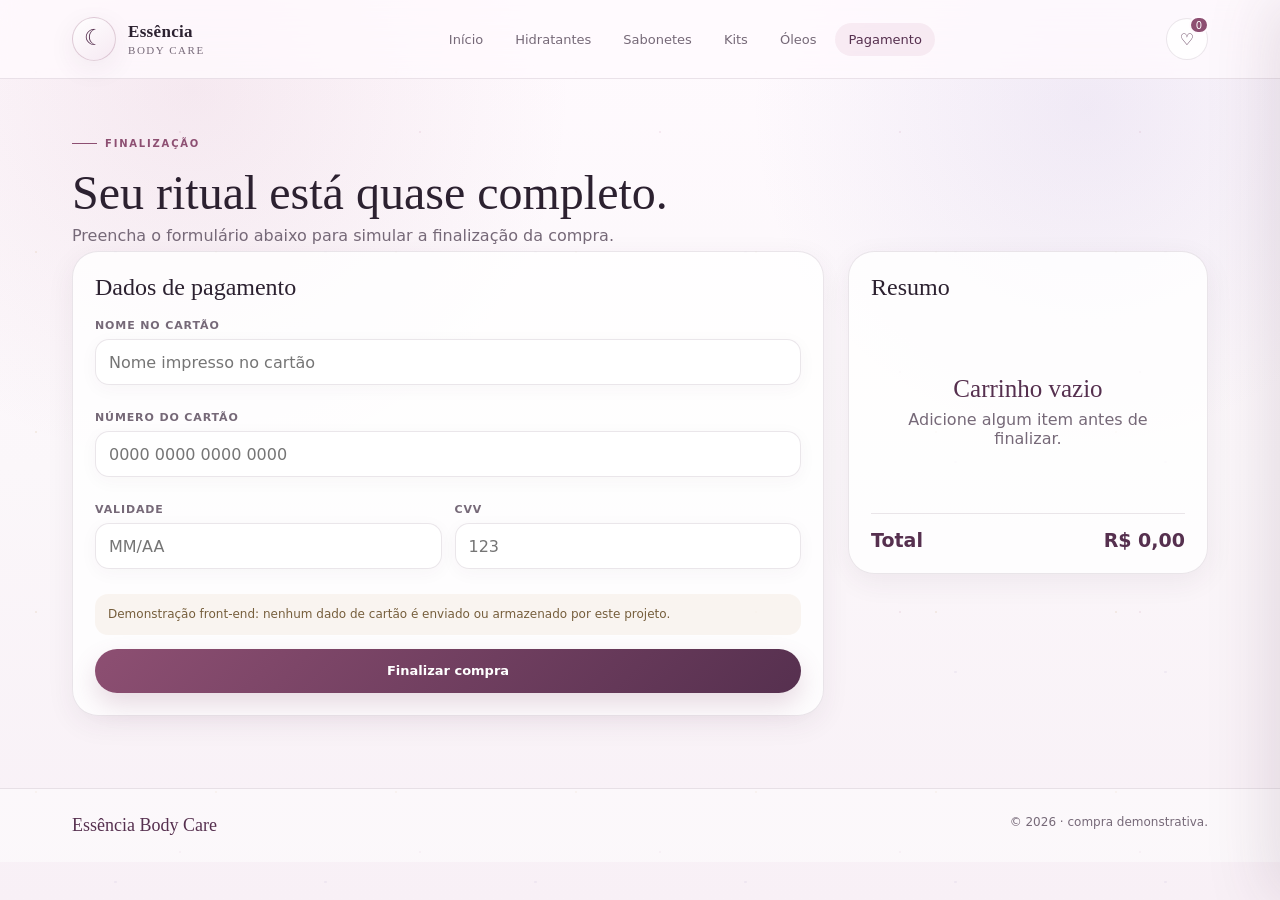
==== html/DadosPagamento.html @ bad90741 "Primeiro commit" ====
<!DOCTYPE html>
<html lang="pt-BR">
<head>
  <meta charset="UTF-8">
  <meta name="viewport" content="width=device-width, initial-scale=1.0">
  <title>Essência Body Care — Pagamento</title>
  <link rel="stylesheet" href="../css/style.css">
</head>
<body>
  <header class="topbar">
    <div class="header-inner">
      <a class="brand" href="../index.html"><span class="brand-mark" aria-hidden="true"></span><span class="brand-text"><strong>Essência</strong><span>Body Care</span></span></a>
      <nav class="nav"><a href="../index.html">Início</a><a href="Hidratantes.html">Hidratantes</a><a href="Sabonetes.html">Sabonetes</a><a href="Kits.html">Kits</a><a href="Oleos.html">Óleos</a><a class="active" href="DadosPagamento.html">Pagamento</a></nav>
      <div class="header-actions"><button class="icon-btn" type="button" data-open-cart aria-label="Abrir carrinho">♡<span class="cart-count" data-cart-count>0</span></button></div>
    </div>
  </header>

  <main>
    <div class="page-heading"><span class="eyebrow">Finalização</span><h1>Seu ritual está quase completo.</h1><p>Preencha o formulário abaixo para simular a finalização da compra.</p></div>
    <section class="checkout">
      <div class="panel">
        <h3>Dados de pagamento</h3>
        <form data-checkout-form>
          <!-- Os campos abaixo são apenas demonstrativos. Não enviam dados para nenhum servidor. -->
          <div class="form-grid">
            <div class="field full"><label for="name">Nome no cartão</label><input id="name" type="text" autocomplete="cc-name" placeholder="Nome impresso no cartão" required></div>
            <div class="field full"><label for="number">Número do cartão</label><input id="number" inputmode="numeric" autocomplete="cc-number" placeholder="0000 0000 0000 0000" maxlength="19" required></div>
            <div class="field"><label for="expiry">Validade</label><input id="expiry" inputmode="numeric" autocomplete="cc-exp" placeholder="MM/AA" maxlength="5" required></div>
            <div class="field"><label for="cvv">CVV</label><input id="cvv" inputmode="numeric" autocomplete="cc-csc" placeholder="123" maxlength="4" required></div>
          </div>
          <div class="notice">Demonstração front-end: nenhum dado de cartão é enviado ou armazenado por este projeto.</div>
          <button class="btn full" style="margin-top:14px" type="submit">Finalizar compra</button>
        </form>
      </div>

      <aside class="panel">
        <h3>Resumo</h3>
        <div data-order-list></div>
        <div class="order-total"><span>Total</span><span data-checkout-total>R$ 0,00</span></div>
      </aside>
    </section>
  </main>

  <div class="overlay" data-overlay></div>
  <aside class="cart-drawer" data-cart-drawer aria-label="Carrinho">
    <div class="cart-head"><h2>Seu carrinho</h2><button class="icon-btn" data-close-cart type="button" aria-label="Fechar carrinho">×</button></div>
    <div class="cart-list" data-cart-list></div>
    <div class="cart-foot"><div class="order-total"><span>Total</span><span data-cart-total>R$ 0,00</span></div></div>
  </aside>
  <div class="toast" data-toast role="status" aria-live="polite"></div>
  <footer><div class="footer-inner"><span class="footer-brand">Essência Body Care</span><span>© 2026 · compra demonstrativa.</span></div></footer>
  <script src="../js/common.js"></script>
</body>
</html>
---- css/style.css ----
/* =========================================================
   ESSÊNCIA BODY CARE — DESIGN SYSTEM
   Estética: feminina + minimalista + mística
   Sem frameworks externos: ideal para GitHub Pages.
   ========================================================= */

:root {
  --bg: #fbf7fa;
  --surface: rgba(255, 255, 255, 0.82);
  --surface-solid: #ffffff;
  --ink: #2c2130;
  --muted: #766978;
  --line: rgba(95, 63, 93, 0.13);
  --rose: #b56f91;
  --rose-deep: #8d4f72;
  --lavender: #9c8ac8;
  --plum: #56304f;
  --gold: #cda772;
  --cream: #fff9f0;
  --shadow: 0 18px 50px rgba(74, 41, 66, 0.09);
  --shadow-soft: 0 8px 28px rgba(74, 41, 66, 0.07);
  --radius-lg: 28px;
  --radius-md: 20px;
  --radius-sm: 14px;
  --max: 1180px;
}

* {
  box-sizing: border-box;
}
html {
  scroll-behavior: smooth;
}
body {
  margin: 0;
  font-family:
    Inter,
    ui-sans-serif,
    system-ui,
    -apple-system,
    BlinkMacSystemFont,
    "Segoe UI",
    sans-serif;
  color: var(--ink);
  background:
    radial-gradient(
      circle at 15% 10%,
      rgba(181, 111, 145, 0.12),
      transparent 28%
    ),
    radial-gradient(
      circle at 85% 12%,
      rgba(156, 138, 200, 0.14),
      transparent 25%
    ),
    linear-gradient(180deg, #fffafe 0%, var(--bg) 52%, #f8f0f6 100%);
  min-height: 100vh;
}

body::before {
  content: "";
  position: fixed;
  inset: 0;
  pointer-events: none;
  opacity: 0.32;
  background-image:
    radial-gradient(
      circle at 20% 40%,
      rgba(205, 167, 114, 0.45) 0 1px,
      transparent 1.5px
    ),
    radial-gradient(
      circle at 75% 55%,
      rgba(181, 111, 145, 0.33) 0 1px,
      transparent 1.5px
    ),
    radial-gradient(
      circle at 55% 20%,
      rgba(156, 138, 200, 0.32) 0 1px,
      transparent 1.5px
    );
  background-size:
    180px 180px,
    240px 240px,
    210px 210px;
  z-index: -1;
}

a {
  color: inherit;
  text-decoration: none;
}
button,
input,
select {
  font: inherit;
}

/* ---------- Topbar / Header ---------- */
.topbar {
  position: sticky;
  top: 0;
  z-index: 30;
  backdrop-filter: blur(18px);
  background: rgba(255, 250, 254, 0.78);
  border-bottom: 1px solid var(--line);
}

.header-inner {
  max-width: var(--max);
  margin: auto;
  min-height: 78px;
  padding: 14px 22px;
  display: grid;
  grid-template-columns: auto 1fr auto;
  align-items: center;
  gap: 24px;
}

.brand {
  display: inline-flex;
  align-items: center;
  gap: 12px;
  font-family: Georgia, "Times New Roman", serif;
  letter-spacing: 0.02em;
}

.brand-mark {
  width: 44px;
  height: 44px;
  border: 1px solid rgba(141, 79, 114, 0.25);
  border-radius: 50%;
  position: relative;
  display: grid;
  place-items: center;
  background: linear-gradient(145deg, #fff, #f6e9f2);
  box-shadow: var(--shadow-soft);
}

.brand-mark::before {
  content: "☾";
  font-size: 22px;
  color: var(--plum);
  transform: translateY(-1px);
}

.brand-text strong {
  display: block;
  font-size: 17px;
}
.brand-text span {
  display: block;
  color: var(--muted);
  font-size: 11px;
  letter-spacing: 0.14em;
  text-transform: uppercase;
  margin-top: 2px;
}

.nav {
  display: flex;
  justify-content: center;
  gap: 6px;
  flex-wrap: wrap;
}

.nav a {
  padding: 9px 13px;
  border-radius: 999px;
  color: var(--muted);
  font-size: 13px;
  transition: 0.2s ease;
}
.nav a:hover,
.nav a.active {
  color: var(--plum);
  background: rgba(181, 111, 145, 0.1);
}

.header-actions {
  display: flex;
  gap: 9px;
  align-items: center;
}
.icon-btn {
  width: 42px;
  height: 42px;
  border: 1px solid var(--line);
  background: rgba(255, 255, 255, 0.75);
  border-radius: 50%;
  display: inline-grid;
  place-items: center;
  cursor: pointer;
  color: var(--plum);
  transition: 0.2s ease;
}
.icon-btn:hover {
  transform: translateY(-2px);
  box-shadow: var(--shadow-soft);
}

.cart-count {
  position: absolute;
  margin: -28px 0 0 24px;
  min-width: 18px;
  height: 18px;
  padding: 0 5px;
  border-radius: 999px;
  background: var(--rose-deep);
  color: white;
  font-size: 10px;
  display: grid;
  place-items: center;
  border: 2px solid #fffafe;
}

/* ---------- Main shell ---------- */
main {
  max-width: var(--max);
  margin: auto;
  padding: 34px 22px 72px;
}
.section-heading {
  display: flex;
  justify-content: space-between;
  align-items: end;
  gap: 18px;
  margin: 10px 0 24px;
}
.section-heading h2,
.page-heading h1 {
  margin: 0;
  font-family: Georgia, "Times New Roman", serif;
  font-weight: 500;
}
.section-heading h2 {
  font-size: clamp(25px, 4vw, 34px);
}
.section-heading p,
.page-heading p {
  color: var(--muted);
  margin: 6px 0 0;
}

/* ---------- Hero ---------- */
.hero {
  position: relative;
  overflow: hidden;
  min-height: 430px;
  border-radius: 34px;
  background:
    radial-gradient(
      circle at 85% 25%,
      rgba(205, 167, 114, 0.36),
      transparent 18%
    ),
    radial-gradient(
      circle at 72% 75%,
      rgba(156, 138, 200, 0.38),
      transparent 24%
    ),
    linear-gradient(135deg, #f7e9f2 0%, #eee6f6 55%, #fff6ee 100%);
  border: 1px solid rgba(95, 63, 93, 0.11);
  box-shadow: var(--shadow);
  display: grid;
  grid-template-columns: 1.25fr 0.75fr;
  align-items: center;
  padding: 54px;
}

.hero::before {
  content: "";
  position: absolute;
  width: 320px;
  height: 320px;
  right: -45px;
  top: -85px;
  border-radius: 50%;
  border: 1px solid rgba(86, 48, 79, 0.12);
  box-shadow:
    0 0 0 22px rgba(255, 255, 255, 0.16),
    0 0 0 44px rgba(255, 255, 255, 0.1);
}

.hero::after {
  content: "✦  ✧  ✦";
  position: absolute;
  right: 52px;
  top: 44px;
  color: var(--gold);
  letter-spacing: 18px;
  font-size: 16px;
}

.hero-copy {
  position: relative;
  z-index: 2;
  max-width: 580px;
}
.eyebrow {
  display: inline-flex;
  align-items: center;
  gap: 8px;
  text-transform: uppercase;
  letter-spacing: 0.18em;
  font-size: 10px;
  font-weight: 700;
  color: var(--rose-deep);
  margin-bottom: 16px;
}
.eyebrow::before {
  content: "";
  width: 25px;
  height: 1px;
  background: currentColor;
}
.hero h1 {
  margin: 0;
  font-family: Georgia, "Times New Roman", serif;
  font-size: clamp(38px, 6vw, 64px);
  line-height: 0.98;
  font-weight: 500;
}
.hero h1 em {
  color: var(--rose-deep);
  font-style: normal;
}
.hero p {
  max-width: 520px;
  font-size: 16px;
  line-height: 1.75;
  color: #635466;
  margin: 20px 0 28px;
}
.hero-actions {
  display: flex;
  gap: 10px;
  flex-wrap: wrap;
}

.hero-art {
  position: relative;
  min-height: 310px;
}
.orb {
  width: 250px;
  height: 250px;
  border-radius: 50%;
  position: absolute;
  top: 35px;
  right: 40px;
  background: radial-gradient(
    circle at 33% 30%,
    rgba(255, 255, 255, 0.95),
    rgba(255, 255, 255, 0.5) 38%,
    rgba(181, 111, 145, 0.24) 76%,
    rgba(86, 48, 79, 0.14) 100%
  );
  border: 1px solid rgba(86, 48, 79, 0.1);
  box-shadow:
    inset -25px -30px 50px rgba(141, 79, 114, 0.1),
    0 20px 70px rgba(86, 48, 79, 0.1);
}
.orb::before {
  content: "☾";
  position: absolute;
  right: 35px;
  top: 26px;
  font-size: 72px;
  color: rgba(86, 48, 79, 0.2);
}
.orb::after {
  content: "✦";
  position: absolute;
  left: 48px;
  bottom: 34px;
  font-size: 26px;
  color: rgba(205, 167, 114, 0.85);
}

/* ---------- Pills / Buttons ---------- */
.btn {
  border: 0;
  cursor: pointer;
  display: inline-flex;
  justify-content: center;
  align-items: center;
  gap: 9px;
  min-height: 44px;
  padding: 0 18px;
  border-radius: 999px;
  background: linear-gradient(135deg, var(--rose-deep), var(--plum));
  color: #fff;
  font-weight: 700;
  font-size: 13px;
  box-shadow: 0 12px 26px rgba(141, 79, 114, 0.2);
  transition:
    transform 0.2s ease,
    box-shadow 0.2s ease,
    opacity 0.2s ease;
}
.btn:hover {
  transform: translateY(-2px);
  box-shadow: 0 16px 30px rgba(141, 79, 114, 0.26);
}
.btn.secondary {
  color: var(--plum);
  background: rgba(255, 255, 255, 0.7);
  border: 1px solid var(--line);
  box-shadow: none;
}
.btn.full {
  width: 100%;
}

/* ---------- Categories ---------- */
.category-grid {
  display: grid;
  grid-template-columns: repeat(4, 1fr);
  gap: 14px;
  margin: 0 0 46px;
}
.category-card {
  min-height: 145px;
  padding: 20px;
  border-radius: var(--radius-md);
  border: 1px solid var(--line);
  background: rgba(255, 255, 255, 0.68);
  box-shadow: var(--shadow-soft);
  display: flex;
  flex-direction: column;
  justify-content: space-between;
  transition: 0.25s ease;
}
.category-card:hover {
  transform: translateY(-4px);
  box-shadow: var(--shadow);
}
.category-icon {
  font-size: 27px;
  color: var(--rose-deep);
}
.category-card strong {
  font-family: Georgia, "Times New Roman", serif;
  font-size: 19px;
  font-weight: 500;
}
.category-card span {
  color: var(--muted);
  font-size: 12px;
}

/* ---------- Product catalog ---------- */
.toolbar {
  display: grid;
  grid-template-columns: 1fr auto auto;
  gap: 10px;
  margin: 18px 0 24px;
}
.search {
  position: relative;
}
.search input,
.field input,
.field select {
  width: 100%;
  border: 1px solid var(--line);
  outline: 0;
  background: rgba(255, 255, 255, 0.82);
  color: var(--ink);
  border-radius: 999px;
  min-height: 46px;
  padding: 0 16px;
  box-shadow: 0 4px 18px rgba(74, 41, 66, 0.04);
}
.search input {
  padding-left: 44px;
}
.search::before {
  content: "⌕";
  position: absolute;
  left: 17px;
  top: 50%;
  transform: translateY(-53%);
  color: var(--rose-deep);
  font-size: 22px;
  z-index: 1;
}

.filter-pills {
  display: flex;
  gap: 7px;
  flex-wrap: wrap;
  margin-bottom: 22px;
}
.filter-pill {
  border: 1px solid var(--line);
  background: rgba(255, 255, 255, 0.7);
  color: var(--muted);
  padding: 9px 13px;
  border-radius: 999px;
  cursor: pointer;
  font-size: 12px;
}
.filter-pill.active {
  background: rgba(181, 111, 145, 0.13);
  color: var(--plum);
  border-color: rgba(141, 79, 114, 0.25);
}

.grid {
  display: grid;
  grid-template-columns: repeat(3, 1fr);
  gap: 18px;
}
.card {
  position: relative;
  overflow: hidden;
  background: rgba(255, 255, 255, 0.84);
  border: 1px solid var(--line);
  border-radius: var(--radius-lg);
  box-shadow: var(--shadow-soft);
  padding: 12px;
  display: flex;
  flex-direction: column;
  transition: 0.25s ease;
}
.card:hover {
  transform: translateY(-5px);
  box-shadow: var(--shadow);
}
.card-media {
  position: relative;
  height: 270px;
  border-radius: 21px;
  overflow: hidden;
  background: linear-gradient(145deg, #fbf4f8, #f4eef7);
  border: 1px solid rgba(95, 63, 93, 0.08);
  display: flex;
  align-items: center;
  justify-content: center;
}
.card-media img {
  width: 100%;
  height: 100%;
  object-fit: contain; /* Não corta a imagem: mostra o produto inteiro. */
  padding: 18px;
  transition: transform 0.35s ease;
}
.card:hover .card-media img {
  transform: scale(1.03);
}
.card-badge {
  position: absolute;
  left: 12px;
  top: 12px;
  z-index: 2;
  padding: 7px 10px;
  border-radius: 999px;
  color: var(--plum);
  background: rgba(255, 255, 255, 0.88);
  backdrop-filter: blur(8px);
  font-size: 10px;
  font-weight: 800;
  letter-spacing: 0.08em;
  text-transform: uppercase;
}
.card-body {
  padding: 17px 7px 7px;
}
.card-category {
  color: var(--rose-deep);
  font-size: 11px;
  text-transform: uppercase;
  letter-spacing: 0.12em;
  font-weight: 800;
}
.card h3 {
  margin: 7px 0 7px;
  font:
    500 22px Georgia,
    "Times New Roman",
    serif;
}
.card p {
  margin: 0 0 14px;
  color: var(--muted);
  font-size: 13px;
  min-height: 38px;
  line-height: 1.55;
}
.card-bottom {
  display: flex;
  align-items: center;
  justify-content: space-between;
  gap: 10px;
}
.price {
  font-weight: 800;
  color: var(--plum);
  font-size: 16px;
}
.card-actions {
  display: flex;
  gap: 7px;
}
.mini-btn {
  min-height: 38px;
  padding: 0 13px;
  font-size: 11px;
}

/* ---------- Generic page heading ---------- */
.page-heading {
  padding: 16px 0 6px;
}
.page-heading h1 {
  font-size: clamp(34px, 5vw, 48px);
}

/* ---------- Product details ---------- */
.product-detail {
  display: grid;
  grid-template-columns: 1.05fr 0.95fr;
  gap: 30px;
  align-items: start;
}
.product-gallery {
  border: 1px solid var(--line);
  border-radius: 30px;
  background: rgba(255, 255, 255, 0.76);
  box-shadow: var(--shadow);
  min-height: 580px;
  display: grid;
  place-items: center;
  padding: 25px;
}
.product-gallery img {
  width: 100%;
  height: 520px;
  object-fit: contain;
}
.product-info {
  padding: 14px 6px;
}
.product-info .category {
  color: var(--rose-deep);
  font-size: 11px;
  letter-spacing: 0.13em;
  text-transform: uppercase;
  font-weight: 800;
}
.product-info h1 {
  margin: 8px 0 10px;
  font:
    500 clamp(36px, 5vw, 54px) Georgia,
    "Times New Roman",
    serif;
}
.product-info .description {
  color: var(--muted);
  line-height: 1.75;
  max-width: 570px;
}
.detail-price {
  margin: 20px 0;
  font-size: 28px;
  font-weight: 800;
  color: var(--plum);
}
.detail-card {
  border-top: 1px solid var(--line);
  border-bottom: 1px solid var(--line);
  padding: 18px 0;
  margin: 20px 0;
}
.detail-card div {
  display: flex;
  justify-content: space-between;
  padding: 7px 0;
  color: var(--muted);
  font-size: 13px;
}
.detail-card strong {
  color: var(--ink);
}

/* ---------- Checkout ---------- */
.checkout {
  display: grid;
  grid-template-columns: 1fr 360px;
  gap: 24px;
  align-items: start;
}
.panel {
  background: rgba(255, 255, 255, 0.8);
  border: 1px solid var(--line);
  border-radius: 26px;
  box-shadow: var(--shadow-soft);
  padding: 22px;
}
.panel h3 {
  margin: 0 0 18px;
  font:
    500 24px Georgia,
    "Times New Roman",
    serif;
}
.form-grid {
  display: grid;
  grid-template-columns: repeat(2, 1fr);
  gap: 13px;
}
.field {
  margin-bottom: 13px;
}
.field.full {
  grid-column: 1 / -1;
}
.field label {
  display: block;
  font-size: 11px;
  font-weight: 800;
  letter-spacing: 0.08em;
  text-transform: uppercase;
  margin: 0 0 7px;
  color: var(--muted);
}
.field input,
.field select {
  border-radius: 14px;
  padding: 0 13px;
}
.order-row {
  display: flex;
  justify-content: space-between;
  gap: 12px;
  color: var(--muted);
  font-size: 13px;
  padding: 7px 0;
}
.order-total {
  border-top: 1px solid var(--line);
  margin-top: 9px;
  padding-top: 15px;
  display: flex;
  justify-content: space-between;
  font-weight: 800;
  color: var(--plum);
  font-size: 19px;
}
.notice {
  margin-top: 12px;
  padding: 11px 13px;
  border-radius: 13px;
  background: rgba(205, 167, 114, 0.1);
  color: #765e3c;
  font-size: 12px;
  line-height: 1.55;
}

/* ---------- Cart drawer ---------- */
.overlay {
  position: fixed;
  inset: 0;
  background: rgba(49, 28, 45, 0.34);
  opacity: 0;
  pointer-events: none;
  transition: 0.25s ease;
  z-index: 49;
}
.overlay.open {
  opacity: 1;
  pointer-events: auto;
}
.cart-drawer {
  position: fixed;
  right: 0;
  top: 0;
  height: 100%;
  width: min(410px, 94vw);
  z-index: 50;
  background: #fffafd;
  border-left: 1px solid var(--line);
  box-shadow: -20px 0 60px rgba(74, 41, 66, 0.13);
  transform: translateX(102%);
  transition: transform 0.28s ease;
  display: flex;
  flex-direction: column;
}
.cart-drawer.open {
  transform: translateX(0);
}
.cart-head {
  padding: 20px;
  display: flex;
  justify-content: space-between;
  align-items: center;
  border-bottom: 1px solid var(--line);
}
.cart-head h2 {
  margin: 0;
  font:
    500 25px Georgia,
    "Times New Roman",
    serif;
}
.cart-list {
  flex: 1;
  overflow: auto;
  padding: 14px 18px;
}
.cart-item {
  display: grid;
  grid-template-columns: 64px 1fr auto;
  gap: 12px;
  align-items: center;
  padding: 11px 0;
  border-bottom: 1px solid var(--line);
}
.cart-item img {
  width: 64px;
  height: 64px;
  border-radius: 12px;
  object-fit: contain;
  background: #f8f0f5;
  padding: 5px;
}
.cart-item strong {
  display: block;
  font-size: 13px;
  margin-bottom: 4px;
}
.cart-item span {
  color: var(--muted);
  font-size: 11px;
}
.qty {
  display: inline-flex;
  align-items: center;
  border: 1px solid var(--line);
  border-radius: 999px;
  margin-top: 7px;
  overflow: hidden;
}
.qty button {
  width: 28px;
  height: 28px;
  border: 0;
  background: transparent;
  cursor: pointer;
  color: var(--plum);
}
.qty b {
  font-size: 11px;
  min-width: 24px;
  text-align: center;
}
.cart-foot {
  padding: 16px 18px 20px;
  border-top: 1px solid var(--line);
}
.empty {
  padding: 56px 15px;
  text-align: center;
  color: var(--muted);
}
.empty strong {
  display: block;
  font:
    500 25px Georgia,
    "Times New Roman",
    serif;
  color: var(--plum);
  margin-bottom: 7px;
}

/* ---------- Toast ---------- */
.toast {
  position: fixed;
  left: 50%;
  bottom: 22px;
  transform: translate(-50%, 20px);
  z-index: 70;
  background: var(--plum);
  color: #fff;
  padding: 12px 16px;
  border-radius: 999px;
  box-shadow: var(--shadow);
  font-size: 12px;
  opacity: 0;
  pointer-events: none;
  transition: 0.25s ease;
}
.toast.show {
  opacity: 1;
  transform: translate(-50%, 0);
}

/* ---------- Footer ---------- */
footer {
  border-top: 1px solid var(--line);
  background: rgba(255, 255, 255, 0.48);
}
.footer-inner {
  max-width: var(--max);
  margin: auto;
  padding: 26px 22px;
  display: flex;
  justify-content: space-between;
  gap: 15px;
  color: var(--muted);
  font-size: 12px;
}
.footer-brand {
  font-family: Georgia, "Times New Roman", serif;
  color: var(--plum);
  font-size: 18px;
}

/* ---------- Responsive ---------- */
@media (max-width: 960px) {
  .header-inner {
    grid-template-columns: 1fr auto;
  }
  .nav {
    grid-column: 1 / -1;
    order: 3;
    justify-content: flex-start;
    overflow-x: auto;
    flex-wrap: nowrap;
    padding-bottom: 2px;
  }
  .hero {
    grid-template-columns: 1fr;
    padding: 40px;
  }
  .hero-art {
    display: none;
  }
  .category-grid {
    grid-template-columns: repeat(2, 1fr);
  }
  .grid {
    grid-template-columns: repeat(2, 1fr);
  }
  .product-detail,
  .checkout {
    grid-template-columns: 1fr;
  }
}

@media (max-width: 640px) {
  .header-inner {
    padding: 11px 15px;
    gap: 11px;
  }
  .brand-text span {
    display: none;
  }
  main {
    padding: 24px 15px 55px;
  }
  .hero {
    min-height: 420px;
    padding: 30px 24px;
    border-radius: 26px;
  }
  .hero h1 {
    font-size: 42px;
  }
  .section-heading {
    align-items: start;
    flex-direction: column;
  }
  .toolbar {
    grid-template-columns: 1fr;
  }
  .grid {
    grid-template-columns: 1fr;
  }
  .category-grid {
    grid-template-columns: 1fr 1fr;
  }
  .card-media {
    height: 300px;
  }
  .product-gallery {
    min-height: 390px;
  }
  .product-gallery img {
    height: 350px;
  }
  .form-grid {
    grid-template-columns: 1fr;
  }
  .field.full {
    grid-column: auto;
  }
  .footer-inner {
    flex-direction: column;
  }
}
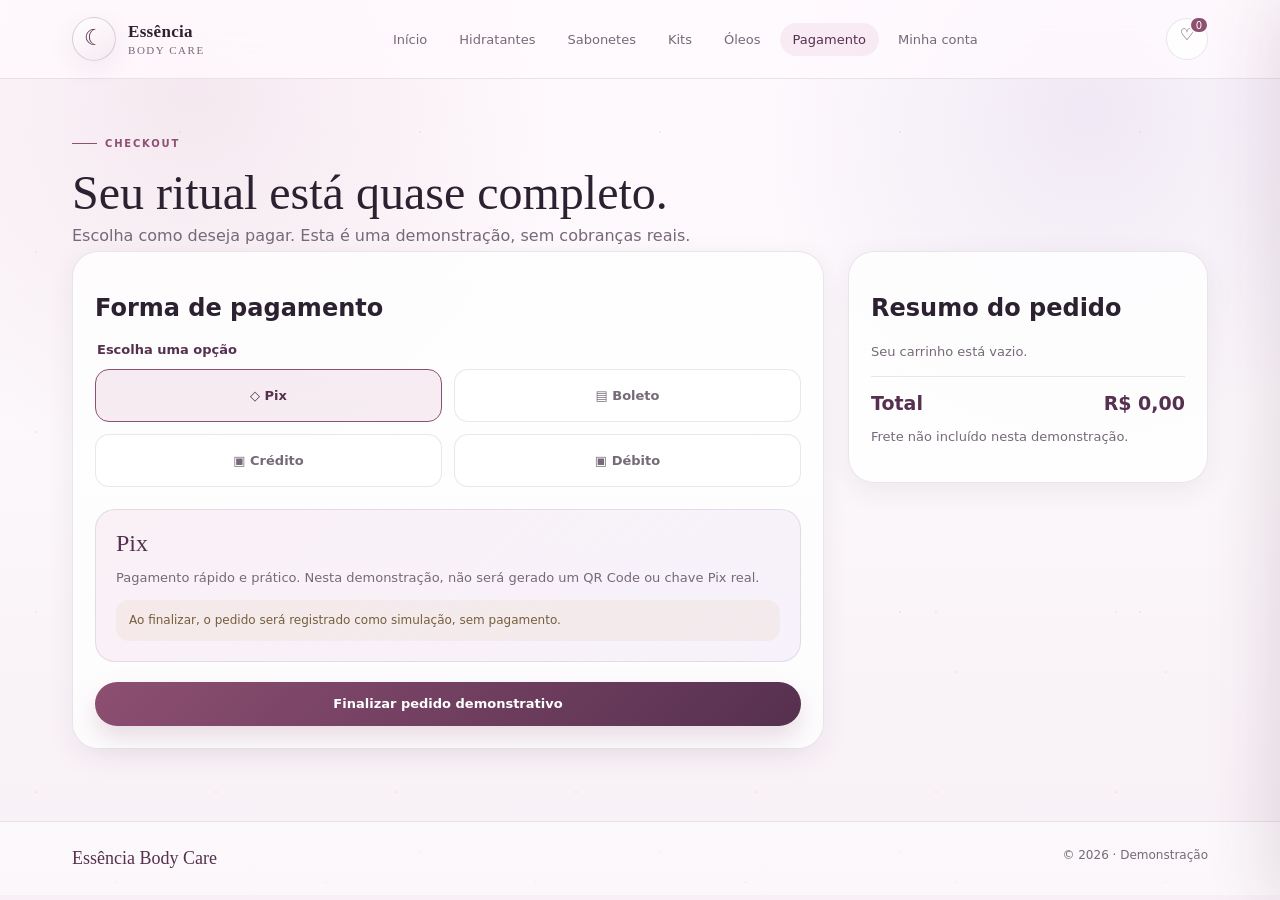
==== commit 7637af2d: "Adição de novas funcionalidades e alteração no estilo." ====
--- a/html/DadosPagamento.html
+++ b/html/DadosPagamento.html
@@ -1,54 +1,176 @@
-<!DOCTYPE html>
+<!doctype html>
 <html lang="pt-BR">
-<head>
-  <meta charset="UTF-8">
-  <meta name="viewport" content="width=device-width, initial-scale=1.0">
-  <title>Essência Body Care — Pagamento</title>
-  <link rel="stylesheet" href="../css/style.css">
-</head>
-<body>
-  <header class="topbar">
-    <div class="header-inner">
-      <a class="brand" href="../index.html"><span class="brand-mark" aria-hidden="true"></span><span class="brand-text"><strong>Essência</strong><span>Body Care</span></span></a>
-      <nav class="nav"><a href="../index.html">Início</a><a href="Hidratantes.html">Hidratantes</a><a href="Sabonetes.html">Sabonetes</a><a href="Kits.html">Kits</a><a href="Oleos.html">Óleos</a><a class="active" href="DadosPagamento.html">Pagamento</a></nav>
-      <div class="header-actions"><button class="icon-btn" type="button" data-open-cart aria-label="Abrir carrinho">♡<span class="cart-count" data-cart-count>0</span></button></div>
-    </div>
-  </header>
-
-  <main>
-    <div class="page-heading"><span class="eyebrow">Finalização</span><h1>Seu ritual está quase completo.</h1><p>Preencha o formulário abaixo para simular a finalização da compra.</p></div>
-    <section class="checkout">
-      <div class="panel">
-        <h3>Dados de pagamento</h3>
-        <form data-checkout-form>
-          <!-- Os campos abaixo são apenas demonstrativos. Não enviam dados para nenhum servidor. -->
-          <div class="form-grid">
-            <div class="field full"><label for="name">Nome no cartão</label><input id="name" type="text" autocomplete="cc-name" placeholder="Nome impresso no cartão" required></div>
-            <div class="field full"><label for="number">Número do cartão</label><input id="number" inputmode="numeric" autocomplete="cc-number" placeholder="0000 0000 0000 0000" maxlength="19" required></div>
-            <div class="field"><label for="expiry">Validade</label><input id="expiry" inputmode="numeric" autocomplete="cc-exp" placeholder="MM/AA" maxlength="5" required></div>
-            <div class="field"><label for="cvv">CVV</label><input id="cvv" inputmode="numeric" autocomplete="cc-csc" placeholder="123" maxlength="4" required></div>
+  <head>
+    <meta charset="UTF-8" />
+    <meta name="viewport" content="width=device-width, initial-scale=1" />
+    <title>Pagamento — Essência Body Care</title>
+    <link rel="stylesheet" href="../css/style.css" />
+    <link rel="stylesheet" href="../css/modern.css" />
+  </head>
+  <body>
+    <header class="topbar">
+      <div class="header-inner">
+        <a class="brand" href="../index.html"
+          ><span class="brand-mark" aria-hidden="true"></span
+          ><span class="brand-text"
+            ><strong>Essência</strong><span>Body Care</span></span
+          ></a
+        >
+        <nav class="nav">
+          <a href="../index.html">Início</a
+          ><a href="Hidratantes.html">Hidratantes</a
+          ><a href="Sabonetes.html">Sabonetes</a><a href="Kits.html">Kits</a
+          ><a href="Oleos.html">Óleos</a
+          ><a class="active" href="DadosPagamento.html">Pagamento</a
+          ><a href="Usuario.html">Minha conta</a>
+        </nav>
+        <div class="header-actions">
+          <button
+            class="icon-btn"
+            type="button"
+            data-open-cart
+            aria-label="Abrir carrinho"
+          >
+            ♡<span class="cart-count" data-cart-count>0</span>
+          </button>
+        </div>
+      </div>
+    </header>
+    <main>
+      <div class="page-heading">
+        <span class="eyebrow">Checkout</span>
+        <h1>Seu ritual está quase completo.</h1>
+        <p>
+          Escolha como deseja pagar. Esta é uma demonstração, sem cobranças
+          reais.
+        </p>
+      </div>
+      <section class="checkout">
+        <div class="panel">
+          <h2>Forma de pagamento</h2>
+          <form data-checkout-form>
+            <fieldset class="method-picker">
+              <legend>Escolha uma opção</legend>
+              <label
+                ><input
+                  type="radio"
+                  name="payment-method"
+                  value="pix"
+                  checked
+                /><span>◇ Pix</span></label
+              ><label
+                ><input
+                  type="radio"
+                  name="payment-method"
+                  value="boleto"
+                /><span>▤ Boleto</span></label
+              ><label
+                ><input
+                  type="radio"
+                  name="payment-method"
+                  value="credito"
+                /><span>▣ Crédito</span></label
+              ><label
+                ><input
+                  type="radio"
+                  name="payment-method"
+                  value="debito"
+                /><span>▣ Débito</span></label
+              >
+            </fieldset>
+            <div class="payment-panel" data-payment-panel="pix">
+              <h3>Pix</h3>
+              <p>
+                Pagamento rápido e prático. Nesta demonstração, não será gerado
+                um QR Code ou chave Pix real.
+              </p>
+              <div class="notice">
+                Ao finalizar, o pedido será registrado como simulação, sem
+                pagamento.
+              </div>
+            </div>
+            <div class="payment-panel" data-payment-panel="boleto" hidden>
+              <h3>Boleto bancário</h3>
+              <p>
+                Simule a escolha de pagamento por boleto. Nenhuma linha
+                digitável ou boleto válido será emitido.
+              </p>
+              <div class="notice">
+                Pedido demonstrativo: nenhum pagamento será processado.
+              </div>
+            </div>
+            <div class="payment-panel" data-payment-panel="credito" hidden>
+              <h3>Cartão de crédito</h3>
+              <p>
+                Para sua segurança, não informe números reais de cartão neste
+                projeto demonstrativo.
+              </p>
+              <div class="field">
+                <label for="installments">Parcelamento demonstrativo</label
+                ><select id="installments" name="installments">
+                  <option>1× sem juros</option>
+                  <option>2× sem juros</option>
+                  <option>3× sem juros</option>
+                </select>
+              </div>
+              <div class="notice">
+                A integração com um provedor de pagamentos será necessária para
+                cobranças reais.
+              </div>
+            </div>
+            <div class="payment-panel" data-payment-panel="debito" hidden>
+              <h3>Cartão de débito</h3>
+              <p>
+                Pagamento por débito selecionado. Não solicitamos dados
+                bancários nesta demonstração.
+              </p>
+              <div class="notice">
+                Para transações reais, utilize um checkout seguro de um provedor
+                de pagamentos.
+              </div>
+            </div>
+            <button class="btn full" type="submit">
+              Finalizar pedido demonstrativo
+            </button>
+          </form>
+        </div>
+        <aside class="panel">
+          <h2>Resumo do pedido</h2>
+          <div data-order-list></div>
+          <div class="order-total">
+            <span>Total</span><strong data-checkout-total>R$ 0,00</strong>
           </div>
-          <div class="notice">Demonstração front-end: nenhum dado de cartão é enviado ou armazenado por este projeto.</div>
-          <button class="btn full" style="margin-top:14px" type="submit">Finalizar compra</button>
-        </form>
+          <p class="muted">Frete não incluído nesta demonstração.</p>
+        </aside>
+      </section>
+    </main>
+    <div class="overlay" data-overlay></div>
+    <aside class="cart-drawer" data-cart-drawer aria-label="Carrinho">
+      <div class="cart-head">
+        <h2>Seu carrinho</h2>
+        <button
+          class="icon-btn"
+          data-close-cart
+          type="button"
+          aria-label="Fechar carrinho"
+        >
+          ×
+        </button>
       </div>
-
-      <aside class="panel">
-        <h3>Resumo</h3>
-        <div data-order-list></div>
-        <div class="order-total"><span>Total</span><span data-checkout-total>R$ 0,00</span></div>
-      </aside>
-    </section>
-  </main>
-
-  <div class="overlay" data-overlay></div>
-  <aside class="cart-drawer" data-cart-drawer aria-label="Carrinho">
-    <div class="cart-head"><h2>Seu carrinho</h2><button class="icon-btn" data-close-cart type="button" aria-label="Fechar carrinho">×</button></div>
-    <div class="cart-list" data-cart-list></div>
-    <div class="cart-foot"><div class="order-total"><span>Total</span><span data-cart-total>R$ 0,00</span></div></div>
-  </aside>
-  <div class="toast" data-toast role="status" aria-live="polite"></div>
-  <footer><div class="footer-inner"><span class="footer-brand">Essência Body Care</span><span>© 2026 · compra demonstrativa.</span></div></footer>
-  <script src="../js/common.js"></script>
-</body>
+      <div class="cart-list" data-cart-list></div>
+      <div class="cart-foot">
+        <div class="order-total">
+          <span>Total</span><span data-cart-total>R$ 0,00</span>
+        </div>
+      </div>
+    </aside>
+    <div class="toast" data-toast role="status" aria-live="polite"></div>
+    <footer>
+      <div class="footer-inner">
+        <span class="footer-brand">Essência Body Care</span
+        ><span>© 2026 · Demonstração</span>
+      </div>
+    </footer>
+    <script src="../js/common.js"></script>
+  </body>
 </html>
--- a/css/modern.css
+++ b/css/modern.css
@@ -0,0 +1,214 @@
+/* ESSÊNCIA BODY CARE — extensões para checkout e conta.
+   Importar APÓS style.css. Reutiliza integralmente o design system original. */
+.modern-main .page-heading {
+  margin-bottom: 28px;
+}
+.modern-main .page-heading h1 {
+  line-height: 1.12;
+}
+.modern-main .panel h2 {
+  margin: 0 0 18px;
+   font-family:
+    Inter,
+    ui-sans-serif,
+    system-ui,
+    -apple-system,
+    BlinkMacSystemFont,
+    "Segoe UI",
+    sans-serif;
+  color: var(--ink);
+}
+.method-picker {
+  border: 0;
+  padding: 0;
+  margin: 0 0 22px;
+  display: grid;
+  grid-template-columns: repeat(2, minmax(0, 1fr));
+  gap: 12px;
+}
+.method-picker legend {
+  grid-column: 1/-1;
+  margin-bottom: 12px;
+  color: var(--plum);
+  font-weight: 700;
+  font-size: 13px;
+}
+.method-picker label {
+  cursor: pointer;
+  position: relative;
+}
+.method-picker input {
+  position: absolute;
+  opacity: 0;
+  width: 1px;
+  height: 1px;
+}
+.method-picker label span {
+  display: block;
+  text-align: center;
+  padding: 18px 12px;
+  border: 1px solid var(--line);
+  border-radius: var(--radius-sm);
+  background: var(--surface);
+  color: var(--muted);
+  font-size: 13px;
+  font-weight: 700;
+  transition: 0.2s ease;
+}
+.method-picker label:hover span {
+  box-shadow: var(--shadow-soft);
+  transform: translateY(-2px);
+}
+.method-picker input:checked + span {
+  border-color: var(--rose-deep);
+  background: rgba(181, 111, 145, 0.12);
+  color: var(--plum);
+}
+.method-picker input:focus-visible + span {
+  outline: 2px solid var(--lavender);
+  outline-offset: 3px;
+}
+.payment-panel {
+  background: linear-gradient(
+    135deg,
+    rgba(247, 233, 242, 0.65),
+    rgba(238, 230, 246, 0.48)
+  );
+  border: 1px solid var(--line);
+  border-radius: var(--radius-md);
+  padding: 20px;
+  margin-bottom: 20px;
+  color: var(--muted);
+  line-height: 1.65;
+  font-size: 13px;
+}
+.payment-panel[hidden] {
+  display: none;
+}
+.payment-panel h3 {
+  color: var(--plum);
+  margin: 0 0 10px;
+}
+.payment-panel p {
+  margin: 0 0 12px;
+}
+.muted {
+  color: var(--muted);
+  font-size: 13px;
+  line-height: 1.6;
+}
+.account-tabs {
+  display: flex;
+  flex-wrap: wrap;
+  gap: 8px;
+  margin: 0 0 25px;
+}
+.account-tabs a {
+  padding: 10px 15px;
+  border-radius: 999px;
+  border: 1px solid var(--line);
+  background: var(--surface);
+  color: var(--muted);
+  font-size: 12px;
+  transition: 0.2s ease;
+}
+.account-tabs a:hover,
+.account-tabs a.active {
+  background: rgba(181, 111, 145, 0.12);
+  color: var(--plum);
+  border-color: rgba(141, 79, 114, 0.25);
+}
+.account-grid {
+  display: grid;
+  grid-template-columns: repeat(3, minmax(0, 1fr));
+  gap: 18px;
+  margin-bottom: 25px;
+}
+.account-tile {
+  display: flex;
+  flex-direction: column;
+  gap: 10px;
+  padding: 26px;
+  border-radius: var(--radius-lg);
+  border: 1px solid var(--line);
+  background: var(--surface);
+  box-shadow: var(--shadow-soft);
+  transition: 0.25s ease;
+}
+.account-tile:hover {
+  transform: translateY(-4px);
+  box-shadow: var(--shadow);
+}
+.account-tile > span {
+  font-size: 29px;
+  color: var(--rose-deep);
+}
+.account-tile h2 {
+  font:
+    500 24px Georgia,
+    "Times New Roman",
+    serif;
+  margin: 0;
+  color: var(--plum);
+}
+.account-tile p {
+  font-size: 13px;
+  color: var(--muted);
+  line-height: 1.6;
+  flex: 1;
+  margin: 0;
+}
+.account-tile strong {
+  color: var(--rose-deep);
+  font-size: 12px;
+}
+.account-panel {
+  max-width: 900px;
+}
+.account-item {
+  display: flex;
+  align-items: center;
+  justify-content: space-between;
+  gap: 20px;
+  padding: 18px 0;
+  border-bottom: 1px solid var(--line);
+}
+.account-item:last-child {
+  border-bottom: 0;
+}
+.account-item p {
+  color: var(--muted);
+  margin: 7px 0;
+  font-size: 13px;
+}
+.account-actions {
+  display: flex;
+  gap: 8px;
+  flex-wrap: wrap;
+}
+@media (max-width: 960px) {
+  .account-grid {
+    grid-template-columns: repeat(2, minmax(0, 1fr));
+  }
+}
+@media (max-width: 640px) {
+  .account-grid {
+    grid-template-columns: 1fr;
+  }
+  .account-tile {
+    padding: 22px;
+  }
+  .account-item {
+    align-items: flex-start;
+    flex-direction: column;
+  }
+  .method-picker {
+    gap: 8px;
+  }
+  .method-picker label span {
+    padding: 15px 8px;
+  }
+  .payment-panel {
+    padding: 16px;
+  }
+}
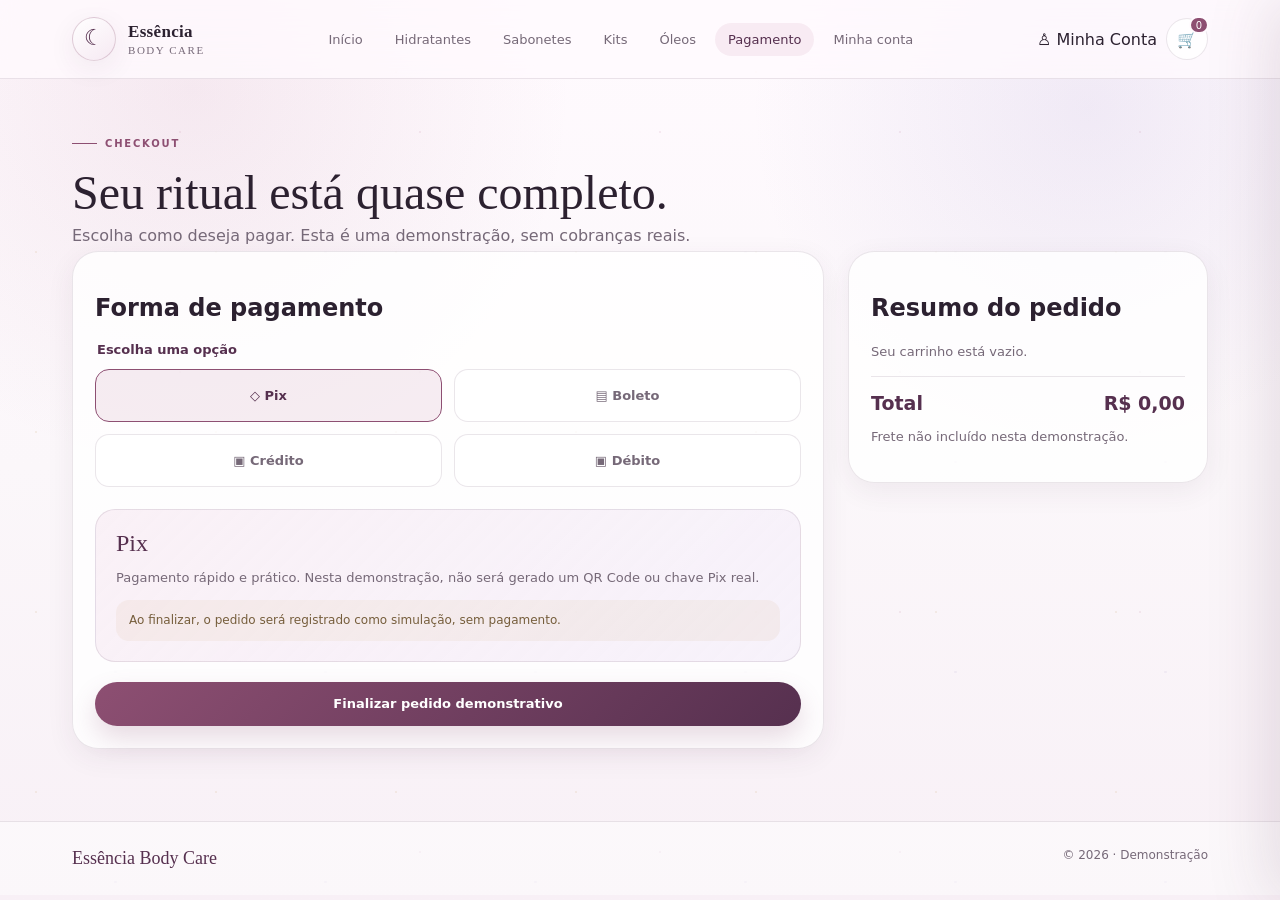
==== commit b8e634a5: "Adição de novas funcionalidades e alteração no estilo." ====
--- a/html/DadosPagamento.html
+++ b/html/DadosPagamento.html
@@ -24,16 +24,21 @@
           ><a class="active" href="DadosPagamento.html">Pagamento</a
           ><a href="Usuario.html">Minha conta</a>
         </nav>
-        <div class="header-actions">
-          <button
-            class="icon-btn"
-            type="button"
-            data-open-cart
-            aria-label="Abrir carrinho"
-          >
-            ♡<span class="cart-count" data-cart-count>0</span>
-          </button>
-        </div>
+          <div class="header-actions">
+
+           <a href="Usuario.html" class="account-link" aria-label="Minha Conta">
+              <span>♙</span>
+              Minha Conta
+            </a>
+
+            <!-- Carrinho -->
+            <button class="icon-btn" type="button"
+              data-open-cart aria-label="Abrir carrinho">
+              🛒
+              <span class="cart-count" data-cart-count>0</span>
+            </button>
+
+          </div>
       </div>
     </header>
     <main>
